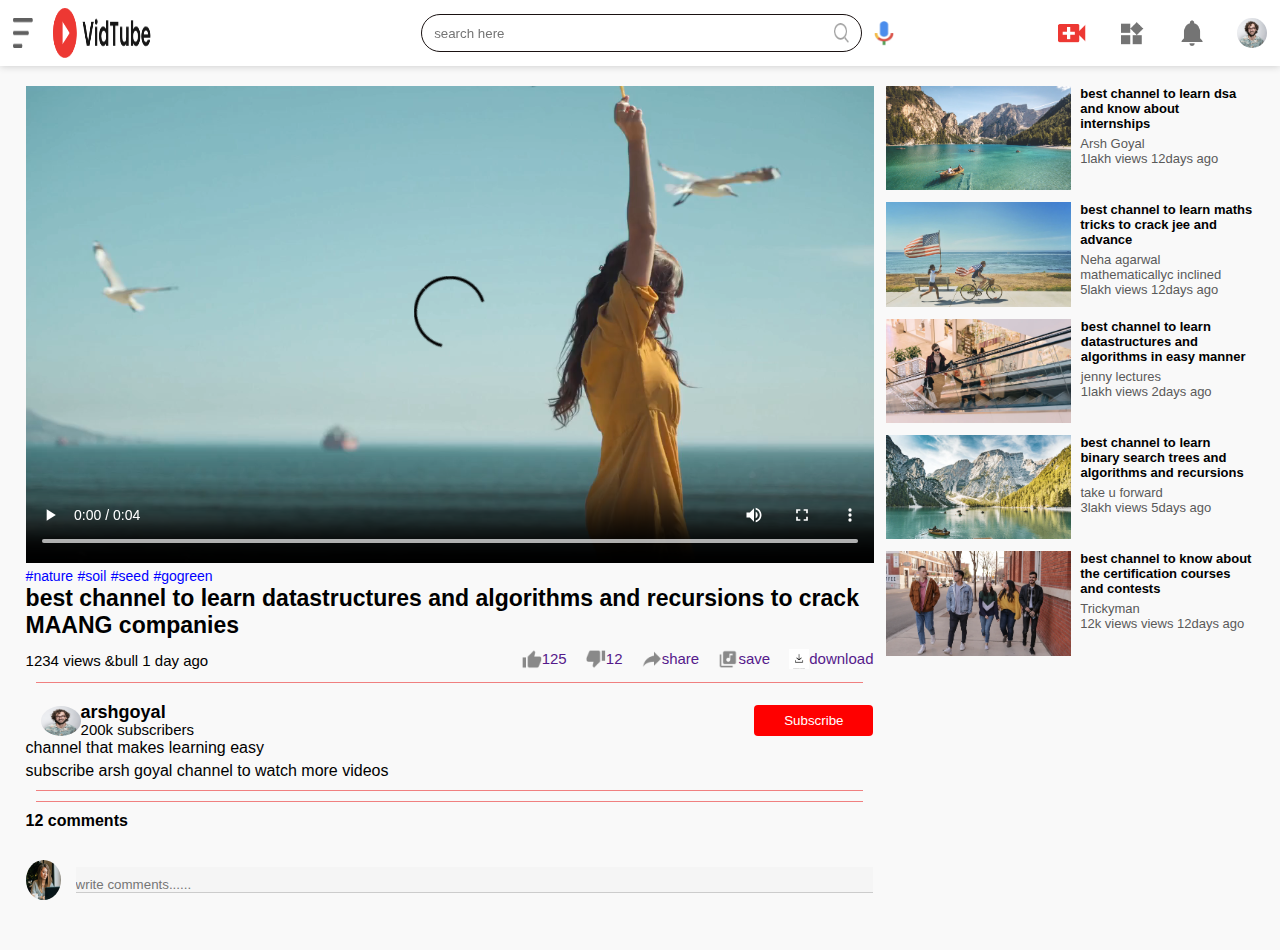
==== playvideo.html @ 04d679fc "first commit" ====
<!DOCTYPE html>
<html lang="en">
<head>
    <meta charset="UTF-8">
    <meta http-equiv="X-UA-Compatible" content="IE=edge">
    <meta name="viewport" content="width=device-width, initial-scale=1.0">
    <title>play video </title>
    <link rel="stylesheet" href="style.css">
</head>
<body>
    <nav class="flex-div">
        <div class="nav-left flex-div">
            <img src="images/menu.png" width="30" height="40" class="menu-icon"></img>
            <img src="images/logo.png" width="90" height="70" class="logo-icon"/>
        </div>
        <div class="nav-middle flex-div">
            <div class="search-box flex-div" >
                <input type="text" placeholder="search here">
                <img src="images/search.png" width="20" height="20">
            </div>
            <img src="images/voice-search.png" width="20" height="20" class="mic-icon">
        </div>
        <div class="nav-right flex-div">
            <img src="images/upload.png" width="30" height="30">
            <img src="images/more.png" width="30" heig3ht="30">
            <img src="images/notification.png" width="30" height="30">
            <img src="images/Jack.png" width="30" height="30" class="user-icon">
        </div>
    </nav>


    <div class="container play-container">
        <div class="row">
            <div class="play-video">
                <video controls autoplay>
                    <source src="images/video.mp4" type="video/mp4">
                </video>
                    <div class="tags">
                        <a href="">#nature</a>  <a href="">#soil</a>  <a href="">#seed</a>   <a href="">#gogreen</a>
                        
                    </div>
                    <h3>best channel to learn datastructures and algorithms and recursions to crack MAANG companies</h3>
                    <div class="play-video-info">
                        <p>1234 views &bull 1 day ago</p>
                    <div>
                        <a href=""><img src="images/like.png" width="20" height="20">125</a>
                        <a href=""><img src="images/dislike.png" width="20" height="20">12</a>
                        <a href=""><img src="images/share.png" width="20" height="20">share</a>
                        <a href=""><img src="images/save.png" width="20" height="20">save</a>
                        <a href=""><img src="images/d.png" width="20" height="20">download</a>
                    </div>
                    </div>
                    <hr>
                    <div class="publisher" >
                        <img src="images/Jack.png" width="30" height="30">
                        <div>
                            <p>arshgoyal</p>
                            <span>200k subscribers</span>
                        </div>
                        <button type="button">Subscribe</button>
                    </div>
                    <div class="vid-description">
                        <p>channel that makes learning easy</p>
                        <p>subscribe arsh goyal channel to watch more videos</p>
                        <hr>
                        <hr>
                    <h4>12 comments</h4>
                    <div class="add-comment">
                        <img src="images/cameron.png" width="40" height="40">
                        <input type="text" placeholder="write comments......">
                    </div>
                    </div>
                </div>
            <div class="right-sidebar">
                <div class="side-video-list">
                    <a><img src="images/thumbnail1.png"></a>
                    <div class="vid-info">
                        <a href="" class="small-thumbnail">best channel to learn dsa and know about internships</a>
                        <p>Arsh Goyal</p>
                        <p>1lakh views 12days ago</p>
                    </div>

                </div>
                <div class="side-video-list">
                    <a><img src="images/thumbnail2.png"></a>
                    <div class="vid-info">
                        <a href="" class="small-thumbnail">best channel to learn maths tricks to crack jee and advance</a>
                        <p>Neha agarwal mathematicallyc inclined</p>
                        <p>5lakh views 12days ago</p>
                    </div>

                </div>
                <div class="side-video-list">
                    <a><img src="images/thumbnail3.png"></a>
                    <div class="vid-info">
                        <a href="" class="small-thumbnail">best channel to learn datastructures and algorithms in easy manner</a>
                        <p>jenny lectures</p>
                        <p>1lakh views 2days ago</p>
                    </div>

                </div>
                <div class="side-video-list">
                    <a><img src="images/thumbnail4.png"></a>
                    <div class="vid-info">
                        <a href="" class="small-thumbnail">best channel to learn binary search trees and algorithms and recursions</a>
                        <p>take u forward</p>
                        <p>3lakh views 5days ago</p>
                    </div>

                </div>
                <div class="side-video-list">
                    <a><img src="images/thumbnail5.png"></a>
                    <div class="vid-info">
                        <a href="" class="small-thumbnail">best channel to know about the certification courses and contests</a>
                        <p>Trickyman</p>
                        <p>12k views views 12days ago</p>
                    </div>

                </div>






            </div>

        </div>


    </div>

    
</body>
</html>
---- style.css ----
*
{
    margin:0;
    padding:0;
    font-family: Arial, Helvetica, sans-serif;
    box-sizing: border-box;
}
a{
    text-decoration: none;
}
img{
    cursor: pointer;
}
.flex-div
{
    display: flex;
    align-items: center;
}
nav{
    justify-content: space-between;
    padding:8px 1%;
    box-shadow:0 0 8px  rgba(0, 0,0, 0.2);
    background: #fff;
    position: sticky;
    top:0;
    z-index: 8;
}
.nav-right img{
    margin-right: 30px;
   

}
.nav-right .user-icon
{
    border-radius: 50%;
    margin-right: 0;
}
.nav-left .menu-icon
{
    width:20px;
    height: 30px;
    margin-right: 20px;
}
.nav-left .logo-icon
{
    width: 40%;
    height: 50px;
}
.nav-middle .mic-icon
{
    width: 20px;
    height: 25px;
}
.nav-middle .search-box
{
    border:1px solid rgb(26, 18, 18);
    padding:8px 12px;
    border-radius: 25px;
    margin-right: 12px;
}
.nav-middle .search-box input{
    width:400px;
    border:0;
    outline: 0;
    background: transparent;
}.nav-middle .search-box img{
    width:15px;
}
.side-bar
{
    background: white;
    padding-left:2%;
    width: 20%;
    height: 100vh;
    position:fixed;
    top:0;
    padding-top: 100px;
}
 .shortcut a img{
    margin-right: 20px;
    width: 30px;
    height: 30px;
 } 
 .shortcut a{
    display: flex;
    align-items: center;
    color:black;
    margin-bottom: 20px;
    flex-wrap: wrap;
 }
.shortcut a:first-child{
    color: red;
}
.side-bar hr
{
    border:0;
    height: 1px;
    background: #ccc;
    width:85%;

}
.subscribedlist h2{
    font-size: 12px;
    margin: 20px 0;
    color:red;
}
.subscribedlist a{
    display: flex;
    align-items: center;
    margin-bottom: 20px;
    width: fit-content;
    flex-wrap: wrap;
}
.subscribedlist a img{
    width: 25px;
    border-radius: 50%;
    margin-right: 20px;
}
.small-sidebar
{
    width: 5%;
}
.small-sidebar a p{
    display:none;
}
.small-sidebar h3{
    display: none;
}
.small-sidebar hr{
    width: 50%;
    margin-bottom: 25px;
}
.container
{
    background: #f9f9f9ff;
    padding-left: 20%;
    padding-right: 2%;
    padding-top: 20px;
    padding-bottom:20px;
}
.large-container
{
    padding-left:7%;
}

.banner
{
    width: 100%;
}
.banner img{
    width: 100%;
    border-radius: 8px;
}
.listcontainer
{
    display: grid;
    grid-template-columns: repeat(auto-fit,minmax(250px,1fr));
    grid-column-gap:16px;
    grid-row-gap: 15px;

}
.vid-list .thumbnail
{
    width: 100%;
    border-radius: 5%;
}
.vid-list .flex-div
{
    align-items: flex-start;
    margin-top: 7px;
}
.vid-list .flex-div img{
    width: 35px;
    margin-right: 10px;
    border-radius: 50%;
}
.vid-info
{
    color: #5a5a5a;
    font-size: 13px;
}
.vid-info a{
    color: #000;
    font-weight: 600;
    display: block;
    margin-bottom: 5px;
}
@media (max-width:900px)

{ .menu-icon
    {
        display: none;
        
    }
    .side-bar
    {
        display: none;
    }
    .container .large-container{
        padding-left: 5%;
        padding-right: 5%;

    }
    .nav-right img {
        display: none;
    }
    .nav-right .user-icon
    {
        display: block;
        width: 30px;
    }
    .nav-middle .search-box input {
        width: 100px;
    }
    .nav-middle .mic-icon 
    {
        display: none;
    }
    .logo-icon
    {
        width: 90px;
    }
}
/*-------play video--------*/
.play-container
{
    padding-left: 2%;

}
.row
{
    display: flex;
    justify-content: space-between;
    flex-wrap: wrap;

}
.play-video
{
    flex-basis: 69%;
}
.right-sidebar
{
    flex-basis: 30%;

}
.play-video{
    width:100%;
}
.play-video video{
    width: 100%;
}
.side-video-list
{
    display: flex;
    margin-right: 2px;
    justify-content: space-between;
    margin-bottom: 8px;
}
.side-video-list img{
    width: 95%;

}
.side-video-list .small-thumbnail
{
    flex-basis: 49%;
}
.side-video-list .vid-info{
    flex-basis: 120%;
}
.play-video .tags a{
    color:blue;
    font-size: 14px;
}
.play-video h3{
    font-weight: 600;
    font-size: 23px;
}
.play-video .play-video-info
{
    display: flex;
    align-items: center;
    justify-content: space-between;
    flex-wrap: wrap;
    margin-top: 10px;
    font-size: 15px;
    color:black;
}
.play-video .play-video-info a img
{
    width: 20px;
   
}
.play-video .play-video-info a
{
    display: inline-flex;
    align-items: center;
    margin-left: 15px;
}
.play-video hr{
    border: 0;
    height: 1px;
    background: lightcoral;
    margin: 10px;
}
.publisher
{
    display: flex;
    align-items: center;
    margin-top: 20px;
}
.publisher div{
    flex:1;
    line-height: 18px;

}
.publisher img{
    width: 40px;
    border-radius: 50%;
    margin-left: 15px;
}
.publisher div p{
    color:#000;
    font-weight: 600;
    font-size: 18px;
}
.publisher div span{
    font-size: 15px;
    color: black;
}
.publisher button{
    background-color: red;
    color: white;
    padding: 8px 30px;
    border:0;
    outline: 0;
    border-radius: 4px;
    cursor: pointer;
}
.vid-description p
{
 font-size: 16px;
 margin-bottom: 5px;
 color: black;
}
.add-comment
{
    display: flex;
    align-items: center;
    margin: 30px 0;

}
.add-comment img{
    width: 35px;
    border-radius: 50%;
    margin-right: 15px;
}
.add-comment input{
    border:0;
    outline: 0;
    border-bottom: 1px solid#ccc;
    width: 100%;
    padding-top: 10px;
    background-color:whitesmoke;
}
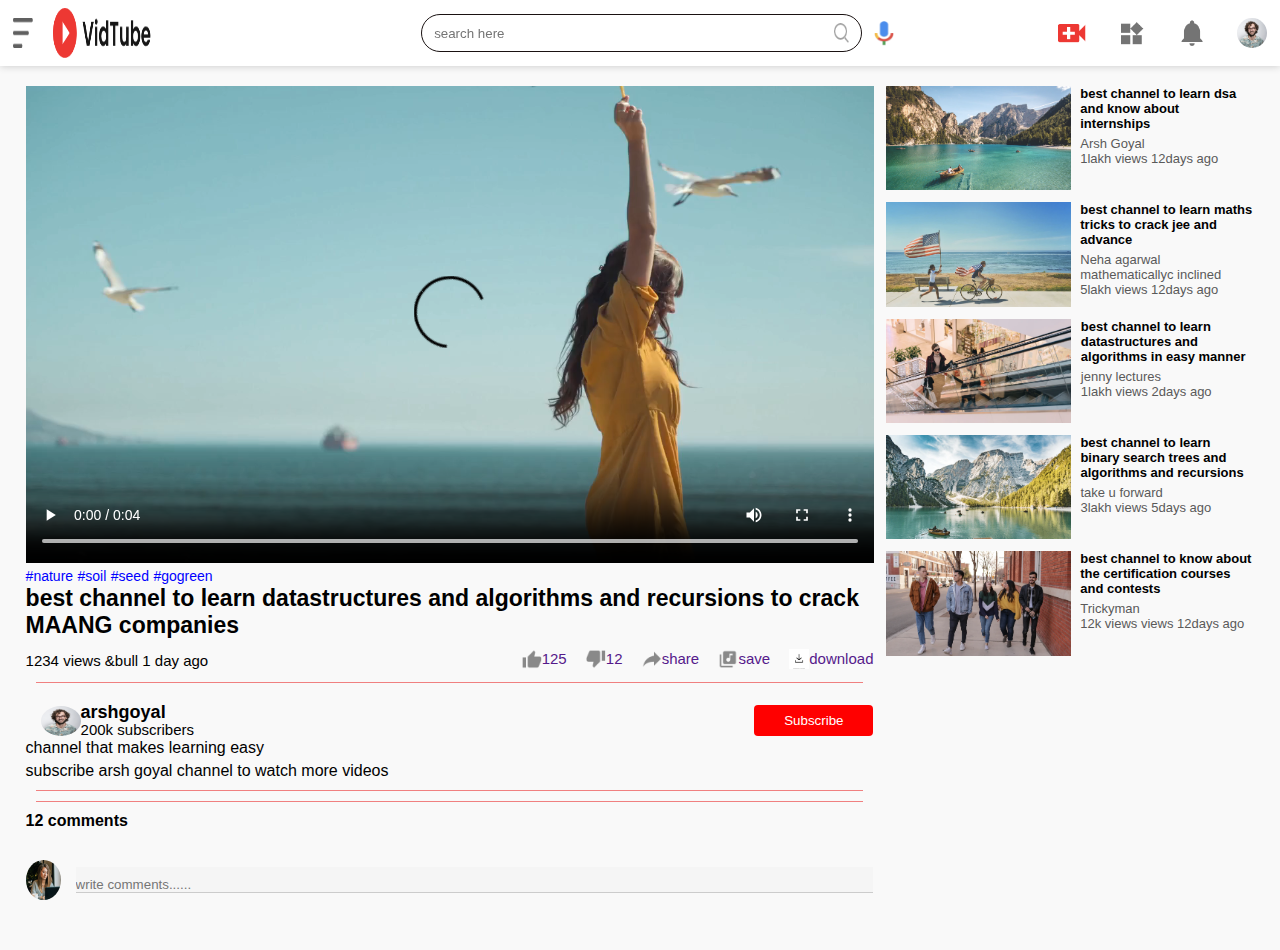
==== commit 126be353: "second commit" ====
--- a/playvideo.html
+++ b/playvideo.html
@@ -1,5 +1,6 @@
 <!DOCTYPE html>
 <html lang="en">
+
 <head>
     <meta charset="UTF-8">
     <meta http-equiv="X-UA-Compatible" content="IE=edge">
@@ -7,14 +8,15 @@
     <title>play video </title>
     <link rel="stylesheet" href="style.css">
 </head>
+
 <body>
     <nav class="flex-div">
         <div class="nav-left flex-div">
             <img src="images/menu.png" width="30" height="40" class="menu-icon"></img>
-            <img src="images/logo.png" width="90" height="70" class="logo-icon"/>
+            <img src="images/logo.png" width="90" height="70" class="logo-icon" />
         </div>
         <div class="nav-middle flex-div">
-            <div class="search-box flex-div" >
+            <div class="search-box flex-div">
                 <input type="text" placeholder="search here">
                 <img src="images/search.png" width="20" height="20">
             </div>
@@ -35,13 +37,13 @@
                 <video controls autoplay>
                     <source src="images/video.mp4" type="video/mp4">
                 </video>
-                    <div class="tags">
-                        <a href="">#nature</a>  <a href="">#soil</a>  <a href="">#seed</a>   <a href="">#gogreen</a>
-                        
-                    </div>
-                    <h3>best channel to learn datastructures and algorithms and recursions to crack MAANG companies</h3>
-                    <div class="play-video-info">
-                        <p>1234 views &bull 1 day ago</p>
+                <div class="tags">
+                    <a href="">#nature</a> <a href="">#soil</a> <a href="">#seed</a> <a href="">#gogreen</a>
+
+                </div>
+                <h3>best channel to learn datastructures and algorithms and recursions to crack MAANG companies</h3>
+                <div class="play-video-info">
+                    <p>1234 views &bull 1 day ago</p>
                     <div>
                         <a href=""><img src="images/like.png" width="20" height="20">125</a>
                         <a href=""><img src="images/dislike.png" width="20" height="20">12</a>
@@ -49,28 +51,28 @@
                         <a href=""><img src="images/save.png" width="20" height="20">save</a>
                         <a href=""><img src="images/d.png" width="20" height="20">download</a>
                     </div>
+                </div>
+                <hr>
+                <div class="publisher">
+                    <img src="images/Jack.png" width="30" height="30">
+                    <div>
+                        <p>arshgoyal</p>
+                        <span>200k subscribers</span>
                     </div>
+                    <button type="button">Subscribe</button>
+                </div>
+                <div class="vid-description">
+                    <p>channel that makes learning easy</p>
+                    <p>subscribe arsh goyal channel to watch more videos</p>
                     <hr>
-                    <div class="publisher" >
-                        <img src="images/Jack.png" width="30" height="30">
-                        <div>
-                            <p>arshgoyal</p>
-                            <span>200k subscribers</span>
-                        </div>
-                        <button type="button">Subscribe</button>
-                    </div>
-                    <div class="vid-description">
-                        <p>channel that makes learning easy</p>
-                        <p>subscribe arsh goyal channel to watch more videos</p>
-                        <hr>
-                        <hr>
+                    <hr>
                     <h4>12 comments</h4>
                     <div class="add-comment">
                         <img src="images/cameron.png" width="40" height="40">
                         <input type="text" placeholder="write comments......">
                     </div>
-                    </div>
                 </div>
+            </div>
             <div class="right-sidebar">
                 <div class="side-video-list">
                     <a><img src="images/thumbnail1.png"></a>
@@ -84,7 +86,8 @@
                 <div class="side-video-list">
                     <a><img src="images/thumbnail2.png"></a>
                     <div class="vid-info">
-                        <a href="" class="small-thumbnail">best channel to learn maths tricks to crack jee and advance</a>
+                        <a href="" class="small-thumbnail">best channel to learn maths tricks to crack jee and
+                            advance</a>
                         <p>Neha agarwal mathematicallyc inclined</p>
                         <p>5lakh views 12days ago</p>
                     </div>
@@ -93,7 +96,8 @@
                 <div class="side-video-list">
                     <a><img src="images/thumbnail3.png"></a>
                     <div class="vid-info">
-                        <a href="" class="small-thumbnail">best channel to learn datastructures and algorithms in easy manner</a>
+                        <a href="" class="small-thumbnail">best channel to learn datastructures and algorithms in easy
+                            manner</a>
                         <p>jenny lectures</p>
                         <p>1lakh views 2days ago</p>
                     </div>
@@ -102,7 +106,8 @@
                 <div class="side-video-list">
                     <a><img src="images/thumbnail4.png"></a>
                     <div class="vid-info">
-                        <a href="" class="small-thumbnail">best channel to learn binary search trees and algorithms and recursions</a>
+                        <a href="" class="small-thumbnail">best channel to learn binary search trees and algorithms and
+                            recursions</a>
                         <p>take u forward</p>
                         <p>3lakh views 5days ago</p>
                     </div>
@@ -111,25 +116,15 @@
                 <div class="side-video-list">
                     <a><img src="images/thumbnail5.png"></a>
                     <div class="vid-info">
-                        <a href="" class="small-thumbnail">best channel to know about the certification courses and contests</a>
+                        <a href="" class="small-thumbnail">best channel to know about the certification courses and
+                            contests</a>
                         <p>Trickyman</p>
                         <p>12k views views 12days ago</p>
                     </div>
+                </div>
+            </div>
+        </div>
+    </div>
+</body>
 
-                </div>
-
-
-
-
-
-
-            </div>
-
-        </div>
-
-
-    </div>
-
-    
-</body>
 </html>